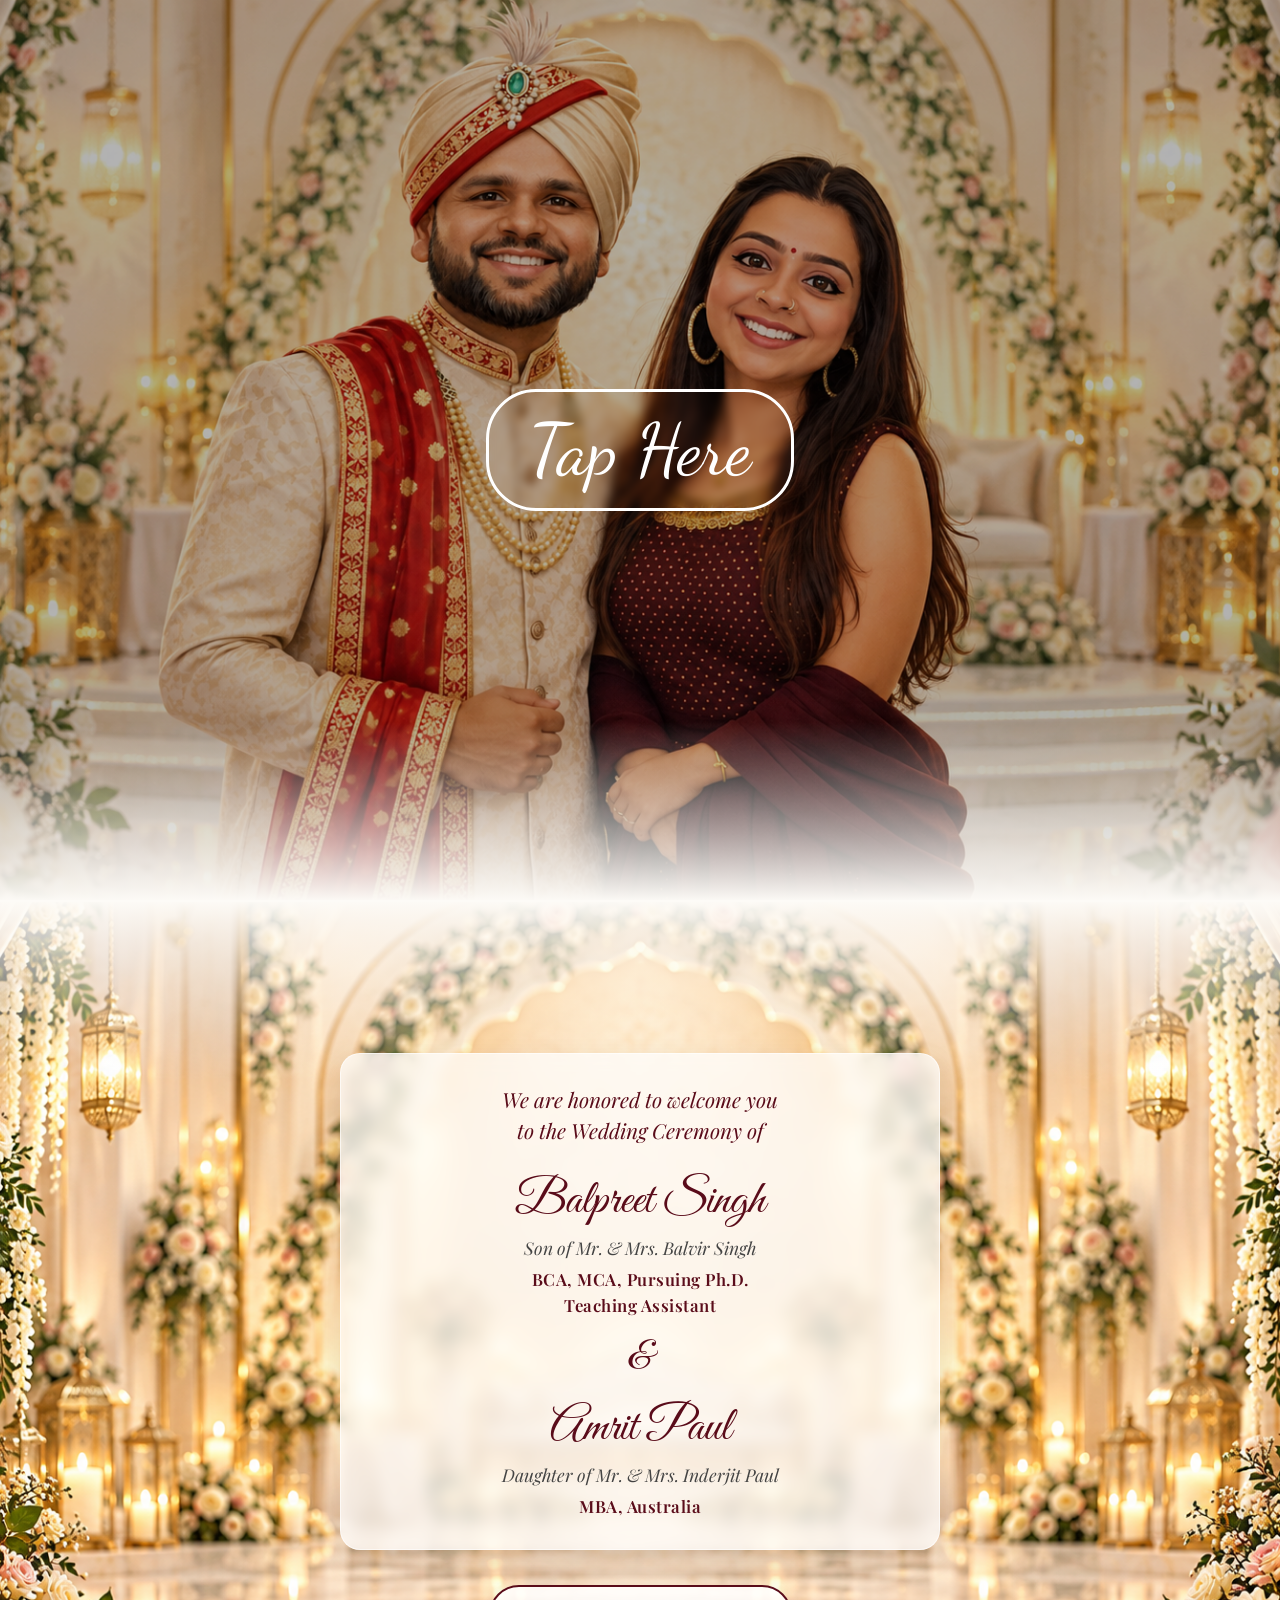
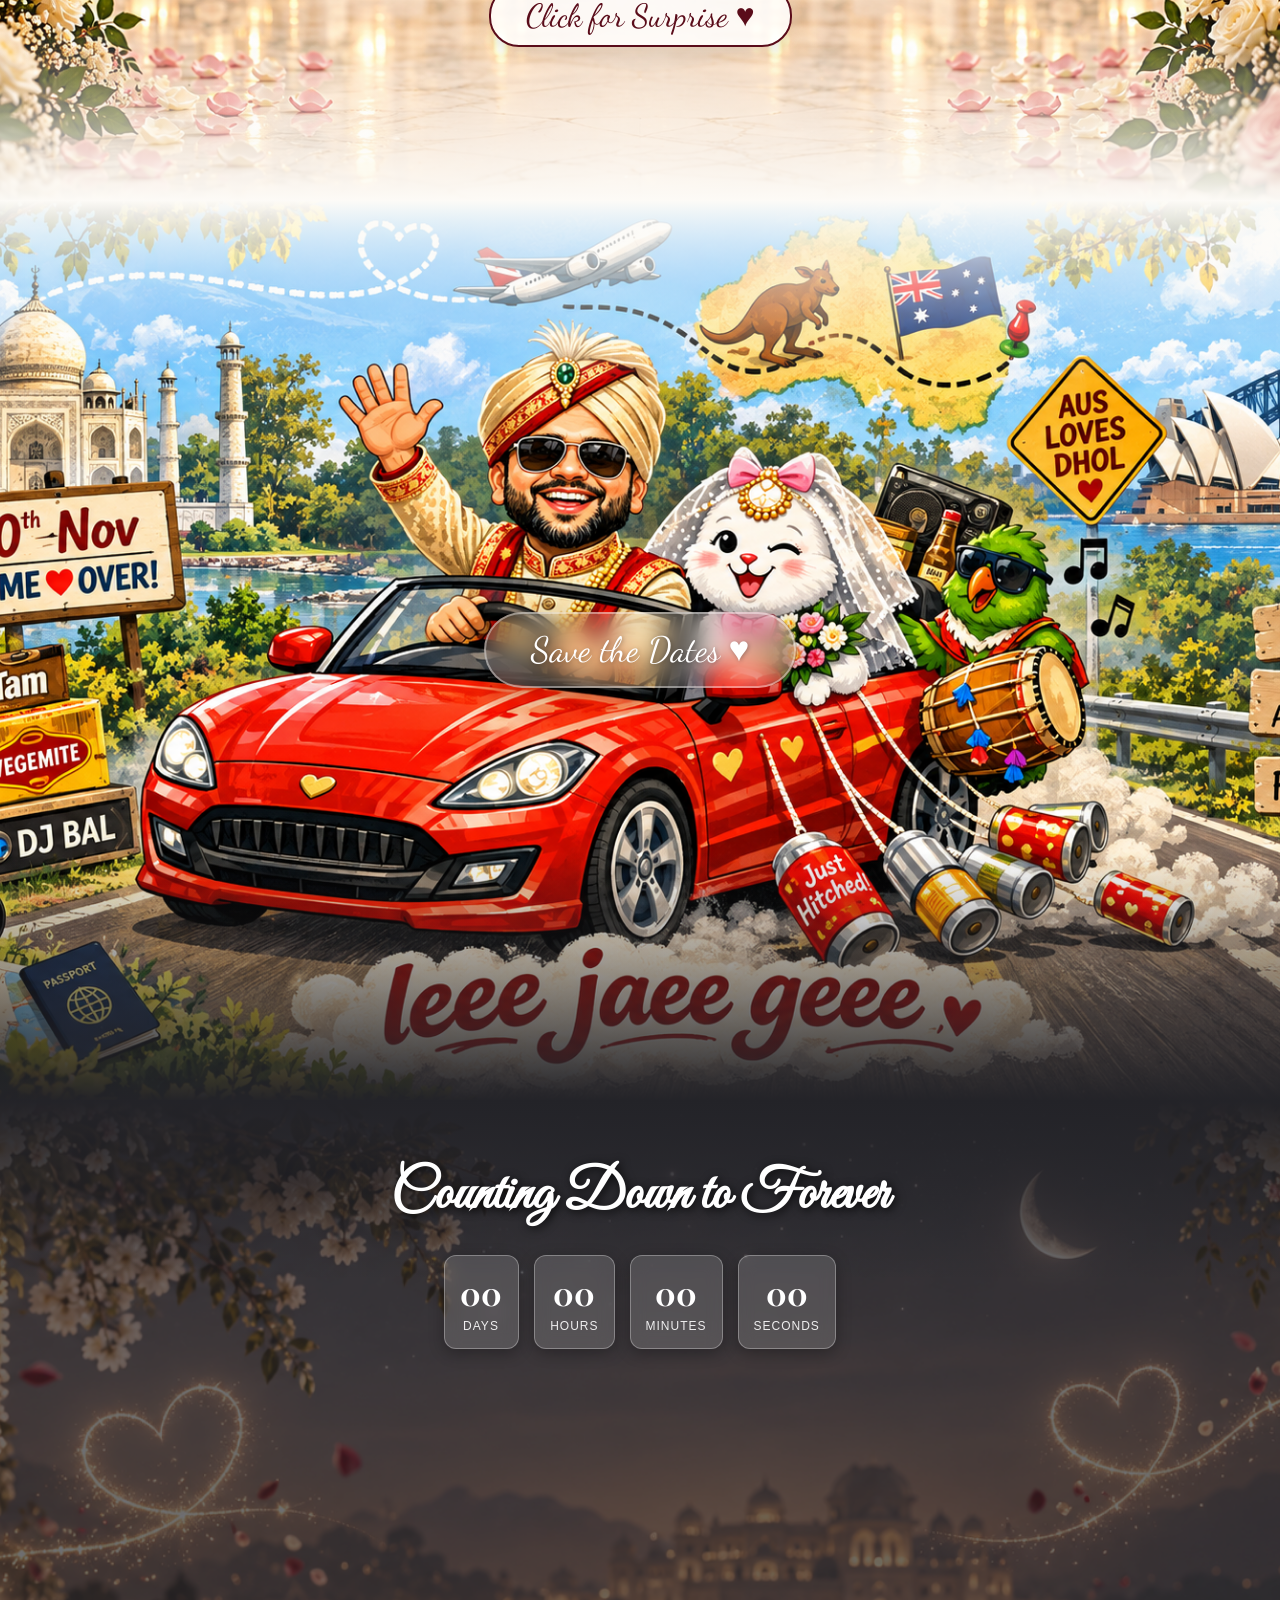
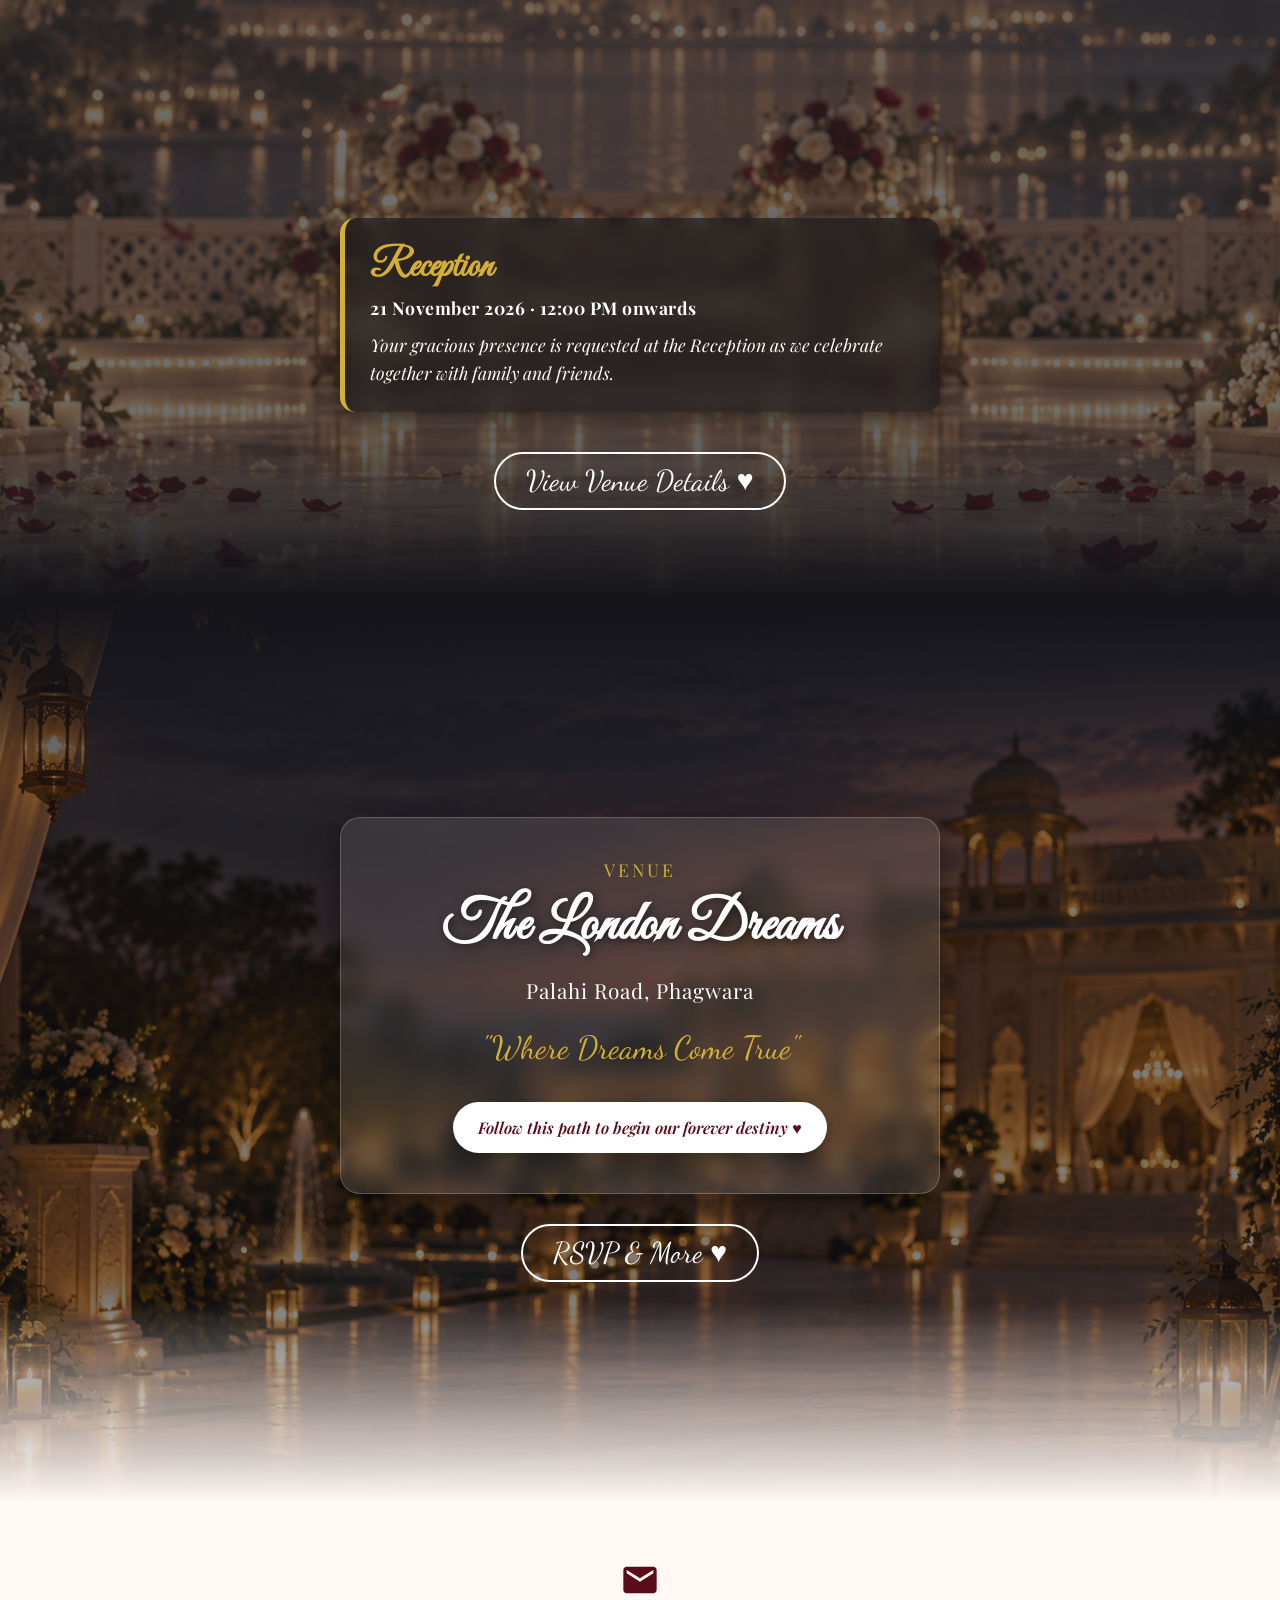
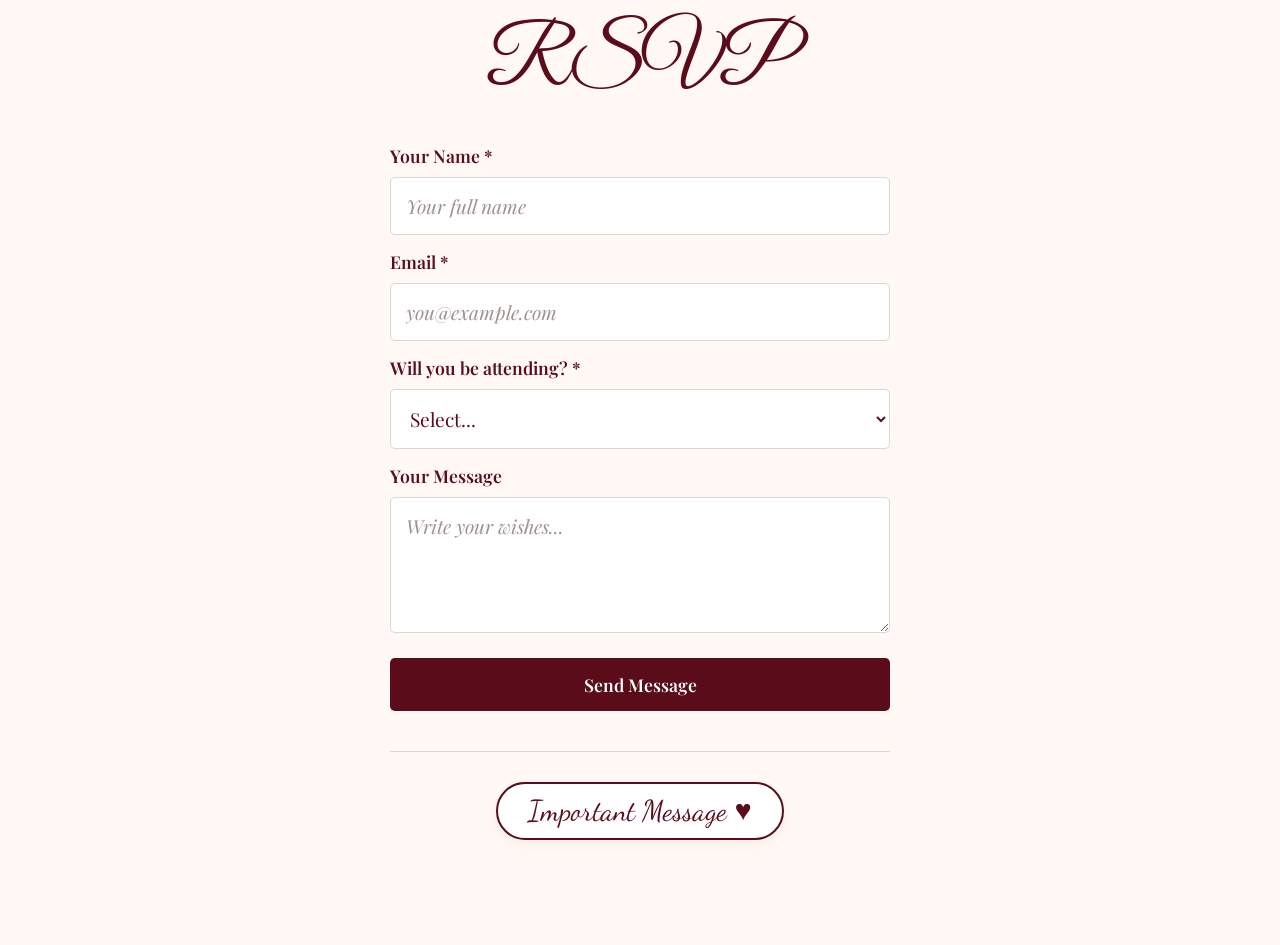
==== invi/index.html @ fb4ad12b "Rename invi.html to index.html" ====
<!DOCTYPE html>
<html lang="en">
<head>
    <meta charset="UTF-8">
    <meta name="viewport" content="width=device-width, initial-scale=1.0">
    <title>Wedding Invitation</title>
    
    <!-- Importing Authentic Love Fonts & Elegant Serif Font -->
    <link href="https://fonts.googleapis.com/css2?family=Dancing+Script:wght@700&family=Great+Vibes&family=Playfair+Display:ital,wght@0,400;0,600;1,400&display=swap" rel="stylesheet">
    
    <!-- ALL CSS -->
    <style>
        /* Basic Reset */
        * {
            margin: 0;
            padding: 0;
            box-sizing: border-box;
        }

        body {
            font-family: 'Segoe UI', Tahoma, Geneva, Verdana, sans-serif;
            background-color: #fdfbf7; 
            color: #333;
            overflow-x: hidden; 
        }

        #invitation-container {
            width: 100%;
            background-color: #ffffff;
        }

        /* --- HOME PAGE STYLES --- */
        #home-page {
            position: relative;
            height: 100vh; 
            display: flex;
            justify-content: center;
            align-items: center;
            background-image: url("back1.png"); 
            background-size: cover; 
            background-position: center; 
            background-repeat: no-repeat;
        }

        .overlay {
            position: absolute;
            top: 0;
            left: 0;
            width: 100%;
            height: 100%;
            background-color: rgba(0, 0, 0, 0.3); 
            z-index: 1;
        }

        #home-page::after {
            content: '';
            position: absolute;
            bottom: -2px; 
            left: 0;
            width: 100%;
            height: 180px; 
            background: linear-gradient(to bottom, rgba(253, 251, 247, 0) 0%, rgba(253, 251, 247, 1) 100%);
            z-index: 2;
            pointer-events: none;
        }

        #tap-here-btn {
            position: relative;
            z-index: 3; 
            font-family: 'Dancing Script', cursive; 
            font-size: 3rem; 
            color: #ffffff;
            background-color: transparent;
            border: 3px solid #ffffff;
            padding: 15px 40px;
            border-radius: 50px;
            cursor: pointer;
            backdrop-filter: blur(4px); 
            transition: transform 0.2s ease, background-color 0.3s;
        }

        #tap-here-btn:active {
            transform: scale(0.95);
            background-color: rgba(255, 255, 255, 0.2);
        }

        /* --- SECOND PAGE STYLES --- */
        #second-page {
            position: relative;
            min-height: 100vh; 
            display: flex;
            flex-direction: column;
            justify-content: center;
            align-items: center;
            background-image: url("back2.png"); 
            background-size: cover; 
            background-position: center; 
            background-repeat: no-repeat;
            overflow: hidden; 
            padding: 40px 20px;
        }

        #second-page::before {
            content: '';
            position: absolute;
            top: 0;
            left: 0;
            width: 100%;
            height: 180px;
            background: linear-gradient(to bottom, rgba(253, 251, 247, 1) 0%, rgba(253, 251, 247, 0) 100%);
            z-index: 1;
            pointer-events: none;
        }

        #second-page::after {
            content: '';
            position: absolute;
            bottom: -2px; 
            left: 0;
            width: 100%;
            height: 180px; 
            background: linear-gradient(to bottom, rgba(253, 251, 247, 0) 0%, rgba(253, 251, 247, 1) 100%);
            z-index: 1;
            pointer-events: none;
        }

        .details-card {
            position: relative;
            z-index: 2;
            background: rgba(255, 255, 255, 0.75);
            backdrop-filter: blur(8px);
            border: 1px solid rgba(255, 255, 255, 0.6);
            border-radius: 20px;
            padding: 30px 20px;
            text-align: center;
            width: 100%;
            max-width: 600px;
            box-shadow: 0 10px 30px rgba(0,0,0,0.08);
            opacity: 0;
            transform: translateY(30px);
            transition: opacity 1.5s ease 0.2s, transform 1.5s ease 0.2s; 
        }

        #second-page.animate .details-card {
            opacity: 1;
            transform: translateY(0);
        }

        .intro-text {
            font-family: 'Playfair Display', serif;
            font-style: italic;
            font-size: 1.3rem;
            color: #5a0c1a; 
            margin-bottom: 25px;
            line-height: 1.5;
        }

        .person-details h3 {
            font-family: 'Great Vibes', cursive;
            font-size: 3rem;
            color: #5a0c1a;
            font-weight: normal;
            margin-bottom: 5px;
        }

        .person-details .parents {
            font-family: 'Playfair Display', serif;
            font-style: italic;
            font-size: 1.1rem;
            color: #444;
            margin-bottom: 8px;
        }

        .person-details .credentials {
            font-family: 'Playfair Display', serif;
            font-size: 1.05rem;
            font-weight: 600; 
            color: #5a0c1a; 
            letter-spacing: 0.5px;
            line-height: 1.5;
        }

        .ampersand {
            font-family: 'Great Vibes', cursive;
            font-size: 2.5rem;
            color: #5a0c1a;
            margin: 15px 0;
        }

        #surprise-btn {
            position: relative;
            z-index: 3;
            font-family: 'Dancing Script', cursive;
            font-size: 2rem;
            color: #5a0c1a;
            background-color: rgba(255, 255, 255, 0.85);
            border: 2px solid #5a0c1a;
            padding: 10px 35px;
            border-radius: 30px;
            margin-top: 35px;
            cursor: pointer;
            box-shadow: 0 5px 15px rgba(0,0,0,0.1);
            opacity: 0;
            transform: translateY(20px);
            transition: opacity 1.5s ease 0.6s, transform 1.5s ease 0.6s, background-color 0.3s, color 0.3s;
        }

        #second-page.animate #surprise-btn {
            opacity: 1;
            transform: translateY(0);
        }

        #surprise-btn:active {
            transform: scale(0.95);
        }

        /* --- THIRD PAGE STYLES --- */
        #third-page {
            position: relative;
            min-height: 100vh; 
            display: flex;
            flex-direction: column;
            justify-content: center;
            align-items: center;
            background-image: url("back3.png"); 
            background-size: cover; 
            background-position: center; 
            background-repeat: no-repeat;
            overflow: hidden; 
        }

        #third-page::before {
            content: '';
            position: absolute;
            top: 0;
            left: 0;
            width: 100%;
            height: 180px;
            background: linear-gradient(to bottom, rgba(253, 251, 247, 1) 0%, rgba(253, 251, 247, 0) 100%);
            z-index: 1;
            pointer-events: none;
        }

        #third-page::after {
            content: '';
            position: absolute;
            bottom: -2px; 
            left: 0;
            width: 100%;
            height: 250px; 
            background: linear-gradient(to bottom, rgba(35, 35, 40, 0) 0%, rgba(35, 35, 40, 1) 100%);
            z-index: 1;
            pointer-events: none;
        }

        #blurry-btn {
            position: relative;
            z-index: 3;
            font-family: 'Dancing Script', cursive;
            font-size: 2.2rem;
            color: #ffffff;
            background-color: rgba(255, 255, 255, 0.15); 
            backdrop-filter: blur(12px); 
            border: 2px solid rgba(255, 255, 255, 0.4);
            padding: 15px 45px;
            border-radius: 50px;
            cursor: pointer;
            box-shadow: 0 8px 32px rgba(0, 0, 0, 0.2); 
            text-shadow: 1px 1px 4px rgba(0,0,0,0.3);
            transition: all 0.3s ease;
        }

        #blurry-btn:active {
            transform: scale(0.95);
            background-color: rgba(255, 255, 255, 0.25);
        }

        /* --- FOURTH PAGE STYLES --- */
        #fourth-page {
            position: relative;
            min-height: 100vh;
            height: auto; 
            display: flex;
            flex-direction: column;
            justify-content: center;
            align-items: center;
            background-image: url("back4.png"); 
            background-size: cover; 
            background-position: center; 
            background-repeat: no-repeat;
            padding: 60px 20px; 
        }

        .dark-overlay {
            position: absolute;
            top: 0;
            left: 0;
            width: 100%;
            height: 100%;
            background-color: rgba(35, 35, 40, 0.65); 
            z-index: 1;
        }

        #fourth-page::before {
            content: '';
            position: absolute;
            top: 0;
            left: 0;
            width: 100%;
            height: 180px;
            background: linear-gradient(to bottom, rgba(35, 35, 40, 1) 0%, rgba(35, 35, 40, 0) 100%);
            z-index: 2;
            pointer-events: none;
        }

        #fourth-page::after {
            content: '';
            position: absolute;
            bottom: -2px; 
            left: 0;
            width: 100%;
            height: 180px; 
            background: linear-gradient(to bottom, rgba(25, 25, 30, 0) 0%, rgba(20, 20, 25, 1) 100%);
            z-index: 2;
            pointer-events: none;
        }

        .fourth-page-content {
            position: relative;
            z-index: 3;
            text-align: center;
            color: #ffffff;
            width: 100%;
            max-width: 600px;
            padding-bottom: 30px;
        }

        .fourth-page-content h2 {
            font-family: 'Great Vibes', cursive;
            font-size: 3.5rem;
            color: #ffffff;
            text-shadow: 2px 2px 10px rgba(0,0,0,0.8);
            margin-bottom: 25px;
        }

        .countdown {
            display: flex;
            justify-content: center;
            gap: 15px;
            margin-bottom: 40px;
        }

        .time-box {
            background: rgba(255, 255, 255, 0.15);
            backdrop-filter: blur(8px);
            padding: 15px;
            border-radius: 12px;
            border: 1px solid rgba(255, 255, 255, 0.3);
            text-align: center;
            min-width: 75px;
            box-shadow: 0 4px 15px rgba(0,0,0,0.3);
        }

        .time-box span {
            font-size: 2rem;
            font-weight: bold;
            font-family: 'Playfair Display', serif;
            display: block;
        }

        .time-box p {
            font-size: 0.75rem;
            text-transform: uppercase;
            letter-spacing: 1px;
            margin-top: 5px;
            opacity: 0.9;
        }

        .events-timeline {
            display: flex;
            flex-direction: column;
            gap: 20px;
            margin-bottom: 40px;
        }

        .event-card {
            background: rgba(20, 20, 25, 0.6);
            backdrop-filter: blur(10px);
            padding: 25px;
            border-radius: 15px;
            border-left: 5px solid #d4af37; 
            text-align: left;
            box-shadow: 0 10px 20px rgba(0,0,0,0.4);
            opacity: 0;
            transform: translateY(20px);
            transition: all 0.8s ease;
        }

        #fourth-page.animate .event-card {
            opacity: 1;
            transform: translateY(0);
        }

        .event-card h3 {
            font-family: 'Great Vibes', cursive;
            font-size: 2.4rem;
            color: #d4af37; 
            margin-bottom: 5px;
        }

        .event-card .event-date {
            font-family: 'Playfair Display', serif;
            font-size: 1.1rem;
            font-weight: bold;
            color: #ffffff;
            margin-bottom: 12px;
            letter-spacing: 0.5px;
        }

        .event-card .event-desc {
            font-family: 'Playfair Display', serif;
            font-style: italic;
            font-size: 1.1rem;
            line-height: 1.6;
            color: #fdfbf7;
        }

        #venue-scroll-btn {
            font-family: 'Dancing Script', cursive;
            font-size: 1.8rem;
            color: #ffffff;
            background-color: transparent;
            border: 2px solid #ffffff;
            padding: 10px 30px;
            border-radius: 30px;
            cursor: pointer;
            transition: all 0.3s ease;
        }

        /* --- FIFTH PAGE STYLES (Venue Page) --- */
        #fifth-page {
            position: relative;
            min-height: 100vh; 
            display: flex;
            flex-direction: column;
            justify-content: center;
            align-items: center;
            background-image: url("back5.png"); 
            background-size: cover; 
            background-position: center; 
            background-repeat: no-repeat;
            padding: 40px 20px;
            overflow: hidden;
        }

        .venue-overlay {
            position: absolute;
            top: 0;
            left: 0;
            width: 100%;
            height: 100%;
            background-color: rgba(20, 20, 25, 0.55); 
            z-index: 1;
        }

        #fifth-page::before {
            content: '';
            position: absolute;
            top: 0;
            left: 0;
            width: 100%;
            height: 180px;
            background: linear-gradient(to bottom, rgba(20, 20, 25, 1) 0%, rgba(20, 20, 25, 0) 100%);
            z-index: 2;
            pointer-events: none;
        }

        #fifth-page::after {
            content: '';
            position: absolute;
            bottom: -2px; 
            left: 0;
            width: 100%;
            height: 200px;
            background: linear-gradient(to bottom, rgba(255, 248, 245, 0) 0%, rgba(255, 248, 245, 1) 100%);
            z-index: 2;
            pointer-events: none;
        }

        .venue-card {
            position: relative;
            z-index: 3;
            background: rgba(255, 255, 255, 0.1);
            backdrop-filter: blur(10px);
            border: 1px solid rgba(255, 255, 255, 0.2);
            border-radius: 20px;
            padding: 40px 20px;
            text-align: center;
            width: 100%;
            max-width: 600px;
            box-shadow: 0 10px 30px rgba(0,0,0,0.4);
            color: #ffffff;
            opacity: 0;
            transform: translateY(30px);
            transition: all 1s ease;
        }

        #fifth-page.animate .venue-card {
            opacity: 1;
            transform: translateY(0);
        }

        .venue-subtitle {
            font-family: 'Playfair Display', serif;
            font-size: 1.1rem;
            letter-spacing: 3px;
            text-transform: uppercase;
            color: #d4af37;
            margin-bottom: 10px;
        }

        .venue-card h2 {
            font-family: 'Great Vibes', cursive;
            font-size: 3.5rem;
            color: #ffffff;
            margin-bottom: 15px;
            text-shadow: 2px 2px 8px rgba(0,0,0,0.5);
        }

        .venue-address {
            font-family: 'Playfair Display', serif;
            font-size: 1.3rem;
            margin-bottom: 25px;
            letter-spacing: 1px;
        }

        .venue-tagline {
            font-family: 'Dancing Script', cursive;
            font-size: 2rem;
            color: #d4af37;
            margin-bottom: 35px;
        }

        .maps-btn {
            display: inline-block;
            font-family: 'Playfair Display', serif;
            font-style: italic;
            font-size: 1rem;
            font-weight: 600;
            color: #5a0c1a;
            background-color: #ffffff;
            text-decoration: none;
            padding: 15px 25px;
            border-radius: 30px;
            box-shadow: 0 5px 15px rgba(0,0,0,0.3);
            transition: all 0.3s ease;
        }

        .maps-btn:active {
            transform: scale(0.95);
        }

        #rsvp-scroll-btn {
            position: relative;
            z-index: 3;
            font-family: 'Dancing Script', cursive;
            font-size: 1.8rem;
            color: #ffffff;
            background-color: transparent;
            border: 2px solid #ffffff;
            padding: 10px 30px;
            border-radius: 30px;
            margin-top: 30px;
            cursor: pointer;
            transition: all 0.3s ease;
        }

        /* --- SIXTH PAGE STYLES (RSVP & Kids Message) --- */
        #sixth-page {
            position: relative;
            min-height: 100vh;
            display: flex;
            flex-direction: column;
            justify-content: flex-start;
            align-items: center;
            background-color: #fff8f5; 
            padding: 60px 20px 80px 20px;
            overflow: hidden;
        }

        .rsvp-container {
            width: 100%;
            max-width: 500px;
            text-align: center;
            margin-bottom: 40px;
        }

        .rsvp-header {
            margin-bottom: 30px;
        }

        .rsvp-header svg {
            width: 40px;
            height: 40px;
            fill: #5a0c1a; 
            margin-bottom: 10px;
        }

        .rsvp-header h2 {
            font-family: 'Great Vibes', cursive;
            font-size: 4rem;
            color: #5a0c1a;
            font-weight: normal;
        }

        .rsvp-form {
            display: flex;
            flex-direction: column;
            text-align: left;
            gap: 15px;
        }

        .rsvp-form label {
            font-family: 'Playfair Display', serif;
            font-size: 0.95rem;
            font-weight: 600;
            color: #5a0c1a;
            margin-bottom: -5px;
        }

        /* --- UPDATED RSVP INPUT STYLING --- */
        .rsvp-form input,
        .rsvp-form select,
        .rsvp-form textarea {
            width: 100%;
            padding: 12px 15px;
            border: 1px solid #e0d4d4;
            border-radius: 5px;
            font-family: 'Playfair Display', serif; /* Elegant font added here */
            font-size: 1.1rem;
            background-color: #ffffff;
            color: #5a0c1a; /* Royal burgundy color for the typed text */
            outline: none;
            transition: border-color 0.3s, box-shadow 0.3s;
        }

        /* Making the placeholder text elegant and italicized */
        .rsvp-form input::placeholder,
        .rsvp-form textarea::placeholder {
            font-family: 'Playfair Display', serif;
            font-style: italic;
            color: #a09090; /* Soft greyish pink */
        }

        .rsvp-form input:focus,
        .rsvp-form select:focus,
        .rsvp-form textarea:focus {
            border-color: #5a0c1a;
            box-shadow: 0 0 5px rgba(90, 12, 26, 0.2);
        }

        .rsvp-submit {
            background-color: #5a0c1a;
            color: #ffffff;
            border: none;
            padding: 15px;
            font-family: 'Playfair Display', serif;
            font-size: 1.1rem;
            font-weight: 600;
            border-radius: 5px;
            cursor: pointer;
            margin-top: 10px;
            transition: background-color 0.3s;
        }

        .rsvp-submit:active {
            transform: scale(0.98);
        }

        /* Kids Message Section */
        .kids-section {
            width: 100%;
            max-width: 500px;
            text-align: center;
            border-top: 1px solid #e0d4d4;
            padding-top: 30px;
        }

        #important-msg-btn {
            font-family: 'Dancing Script', cursive;
            font-size: 1.8rem;
            color: #5a0c1a;
            background-color: #ffffff;
            border: 2px solid #5a0c1a;
            padding: 10px 30px;
            border-radius: 30px;
            cursor: pointer;
            box-shadow: 0 4px 10px rgba(0,0,0,0.05);
            transition: all 0.3s ease;
        }

        #important-msg-btn:active {
            transform: scale(0.95);
        }

        #important-msg-btn:hover {
            background-color: #5a0c1a;
            color: #ffffff;
        }

        .kids-messages {
            display: flex;
            flex-direction: column;
            gap: 20px;
            margin-top: 25px;
            opacity: 0;
            transform: translateY(20px);
            pointer-events: none;
            transition: all 0.5s ease;
            max-height: 0;
            overflow: hidden;
        }

        .kids-messages.show {
            opacity: 1;
            transform: translateY(0);
            pointer-events: auto;
            max-height: 500px; 
        }

        .bubble {
            position: relative;
            max-width: 80%;
            padding: 15px 20px;
            border-radius: 20px;
            font-family: 'Dancing Script', cursive;
            font-size: 1.6rem;
            box-shadow: 0 4px 15px rgba(0,0,0,0.05);
        }

        .bubble span {
            display: block;
            font-family: 'Playfair Display', serif;
            font-size: 0.85rem;
            font-weight: bold;
            text-transform: uppercase;
            letter-spacing: 1px;
            margin-top: 5px;
        }

        .bubble.left {
            align-self: flex-start;
            background-color: #ffffff;
            color: #5a0c1a;
            border: 2px solid #5a0c1a;
            border-bottom-left-radius: 0; 
            text-align: left;
        }

        .bubble.right {
            align-self: flex-end;
            background-color: #5a0c1a;
            color: #ffffff;
            border-bottom-right-radius: 0; 
            text-align: right;
        }
        
        .bubble.right span {
            color: #fdfbf7;
        }

        /* Responsive */
        @media (min-width: 768px) {
            #tap-here-btn { font-size: 4.5rem; }
            .rsvp-header h2 { font-size: 5rem; }
            .rsvp-form label { font-size: 1.1rem; }
            .rsvp-form input, .rsvp-form select, .rsvp-form textarea { font-size: 1.2rem; padding: 15px; }
            .bubble { font-size: 2rem; }
        }
    </style>
</head>
<body>

    <main id="invitation-container">
        
        <!-- FIRST PAGE -->
        <section id="home-page">
            <div class="overlay"></div>
            <button id="tap-here-btn">Tap Here</button>
        </section>

        <!-- SECOND PAGE -->
        <section id="second-page">
            <div class="details-card">
                <p class="intro-text">We are honored to welcome you<br>to the Wedding Ceremony of</p>
                <div class="formal-names">
                    <div class="person-details">
                        <h3>Balpreet Singh</h3>
                        <p class="parents">Son of Mr. & Mrs. Balvir Singh</p>
                        <p class="credentials">BCA, MCA, Pursuing Ph.D.<br>Teaching Assistant</p>
                    </div>
                    <div class="ampersand">&</div>
                    <div class="person-details">
                        <h3>Amrit Paul</h3>
                        <p class="parents">Daughter of Mr. & Mrs. Inderjit Paul</p>
                        <p class="credentials">MBA, Australia</p>
                    </div>
                </div>
            </div>
            <button id="surprise-btn">Click for Surprise ♥</button>
        </section>

        <!-- THIRD PAGE -->
        <section id="third-page">
            <button id="blurry-btn">Save the Dates ♥</button>
        </section>

        <!-- FOURTH PAGE -->
        <section id="fourth-page">
            <div class="dark-overlay"></div>
            <div class="fourth-page-content">
                <h2>Counting Down to Forever</h2>
                
                <div class="countdown">
                    <div class="time-box">
                        <span id="days">00</span>
                        <p>Days</p>
                    </div>
                    <div class="time-box">
                        <span id="hours">00</span>
                        <p>Hours</p>
                    </div>
                    <div class="time-box">
                        <span id="minutes">00</span>
                        <p>Minutes</p>
                    </div>
                    <div class="time-box">
                        <span id="seconds">00</span>
                        <p>Seconds</p>
                    </div>
                </div>

                <div class="events-timeline">
                    <div class="event-card">
                        <h3>Jaggo Ceremony</h3>
                        <p class="event-date">18 November 2026</p>
                        <p class="event-desc">Join us as we begin the wedding celebrations with the joyful Jaggo Ceremony.</p>
                    </div>
                    <div class="event-card">
                        <h3>Wedding Ceremony</h3>
                        <p class="event-date">20 November 2026</p>
                        <p class="event-desc">Your gracious presence is requested as we celebrate our union with love and blessings. ♥</p>
                    </div>
                    <div class="event-card">
                        <h3>Reception</h3>
                        <p class="event-date">21 November 2026 · 12:00 PM onwards</p>
                        <p class="event-desc">Your gracious presence is requested at the Reception as we celebrate together with family and friends.</p>
                    </div>
                </div>
                
                <button id="venue-scroll-btn">View Venue Details ♥</button>

            </div>
        </section>

        <!-- FIFTH PAGE (Venue) -->
        <section id="fifth-page">
            <div class="venue-overlay"></div>
            <div class="venue-card">
                <p class="venue-subtitle">Venue</p>
                <h2>The London Dreams</h2>
                <p class="venue-address">Palahi Road, Phagwara</p>
                <p class="venue-tagline">"Where Dreams Come True"</p>
                
                <a href="https://www.google.com/maps/search/?api=1&query=The+London+Dreams,+Palahi+Road,+Phagwara" target="_blank" class="maps-btn">
                    Follow this path to begin our forever destiny ♥
                </a>
            </div>

            <!-- Scroll to RSVP -->
            <button id="rsvp-scroll-btn">RSVP & More ♥</button>
        </section>

        <!-- SIXTH PAGE (RSVP & Kids Message) -->
        <section id="sixth-page">
            
            <!-- RSVP Form Container -->
            <div class="rsvp-container">
                <div class="rsvp-header">
                    <svg viewBox="0 0 24 24" xmlns="http://www.w3.org/2000/svg">
                        <path d="M20 4H4C2.9 4 2.01 4.9 2.01 6L2 18C2 19.1 2.9 20 4 20H20C21.1 20 22 19.1 22 18V6C22 4.9 21.1 4 20 4ZM20 8L12 13L4 8V6L12 11L20 6V8Z"/>
                    </svg>
                    <h2>RSVP</h2>
                </div>

                <form class="rsvp-form" onsubmit="event.preventDefault(); alert('RSVP functionality would go here!');">
                    <label>Your Name *</label>
                    <input type="text" placeholder="Your full name" required>

                    <label>Email *</label>
                    <input type="email" placeholder="you@example.com" required>

                    <label>Will you be attending? *</label>
                    <select required>
                        <option value="" disabled selected>Select...</option>
                        <option value="yes">Joyfully Accept</option>
                        <option value="no">Regretfully Decline</option>
                    </select>

                    <label>Your Message</label>
                    <textarea placeholder="Write your wishes..." rows="4"></textarea>

                    <button type="submit" class="rsvp-submit">Send Message</button>
                </form>
            </div>

            <!-- Kids Important Message Section -->
            <div class="kids-section">
                <button id="important-msg-btn" type="button">Important Message ♥</button>
                
                <div id="kids-messages-container" class="kids-messages">
                    <!-- Left Bubble (Narya) -->
                    <div class="bubble left">
                        "Meri masi ki shadi me jrur ana"
                        <span>- Narya</span>
                    </div>

                    <!-- Right Bubble (Mannu & Shindu) -->
                    <div class="bubble right">
                        "Mele chachu ki shadi me jrur ana"
                        <span>- Mannu & Shindu</span>
                    </div>
                </div>
            </div>

        </section>
        
    </main>

    <!-- ALL JAVASCRIPT -->
    <script>
        // Reusable Smooth Scroll Function
        function smoothScrollTo(targetId, duration) {
            const target = document.getElementById(targetId);
            const targetPosition = target.getBoundingClientRect().top;
            const startPosition = window.pageYOffset;
            let startTime = null;

            function smoothScroll(currentTime) {
                if (startTime === null) startTime = currentTime;
                const timeElapsed = currentTime - startTime;
                
                const progress = Math.min(timeElapsed / duration, 1);
                const ease = progress < 0.5 
                    ? 2 * progress * progress 
                    : -1 + (4 - 2 * progress) * progress;
                
                window.scrollTo(0, startPosition + (targetPosition * ease));
                
                if (timeElapsed < duration) {
                    requestAnimationFrame(smoothScroll);
                }
            }
            requestAnimationFrame(smoothScroll);
        }

        // Button Scroll Listeners
        document.getElementById("tap-here-btn").addEventListener("click", function() { smoothScrollTo("second-page", 1800); });
        document.getElementById("surprise-btn").addEventListener("click", function() { smoothScrollTo("third-page", 1800); });
        document.getElementById("blurry-btn").addEventListener("click", function() { smoothScrollTo("fourth-page", 1800); });
        document.getElementById("venue-scroll-btn").addEventListener("click", function() { smoothScrollTo("fifth-page", 1800); });
        document.getElementById("rsvp-scroll-btn").addEventListener("click", function() { smoothScrollTo("sixth-page", 1800); });

        // Toggle Kids Messages
        document.getElementById("important-msg-btn").addEventListener("click", function() {
            const container = document.getElementById("kids-messages-container");
            container.classList.toggle("show");
            
            if(container.classList.contains("show")) {
                setTimeout(() => {
                    container.scrollIntoView({ behavior: 'smooth', block: 'end' });
                }, 300);
            }
        });

        // Countdown Timer Logic
        const weddingDate = new Date("November 20, 2026 00:00:00").getTime();
        const countdownTimer = setInterval(function() {
            const now = new Date().getTime();
            const distance = weddingDate - now;
            
            if (distance < 0) {
                clearInterval(countdownTimer);
                document.getElementById("days").innerText = "00";
                document.getElementById("hours").innerText = "00";
                document.getElementById("minutes").innerText = "00";
                document.getElementById("seconds").innerText = "00";
                return;
            }
            
            const days = Math.floor(distance / (1000 * 60 * 60 * 24));
            const hours = Math.floor((distance % (1000 * 60 * 60 * 24)) / (1000 * 60 * 60));
            const minutes = Math.floor((distance % (1000 * 60 * 60)) / (1000 * 60));
            const seconds = Math.floor((distance % (1000 * 60)) / 1000);
            
            document.getElementById("days").innerText = days < 10 ? "0" + days : days;
            document.getElementById("hours").innerText = hours < 10 ? "0" + hours : hours;
            document.getElementById("minutes").innerText = minutes < 10 ? "0" + minutes : minutes;
            document.getElementById("seconds").innerText = seconds < 10 ? "0" + seconds : seconds;
        }, 1000);

        // Animation trigger for details, events, and venue cards
        const observer = new IntersectionObserver((entries) => {
            entries.forEach(entry => {
                if (entry.isIntersecting) {
                    entry.target.classList.add('animate');
                } else {
                    entry.target.classList.remove('animate'); 
                }
            });
        }, { threshold: 0.15 });

        observer.observe(document.getElementById('second-page'));
        observer.observe(document.getElementById('fourth-page'));
        observer.observe(document.getElementById('fifth-page'));
    </script>
</body>
</html>
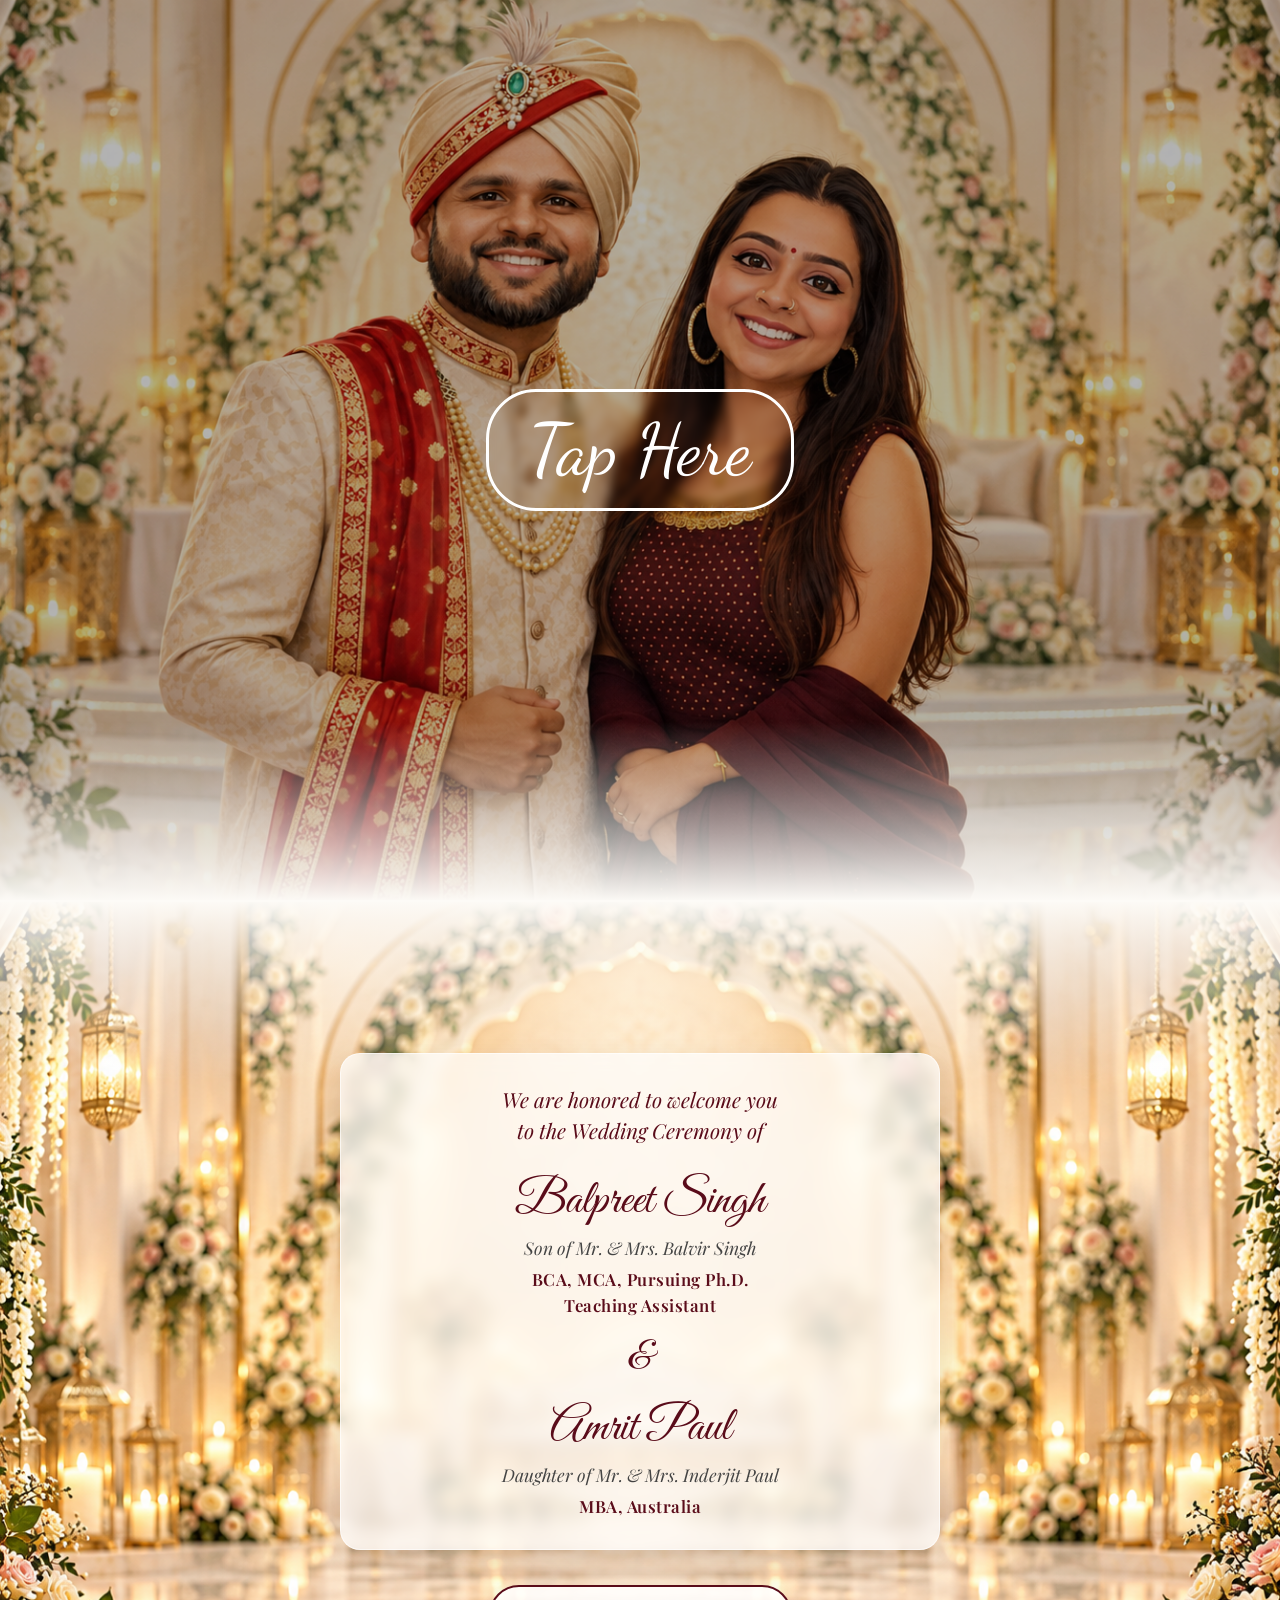
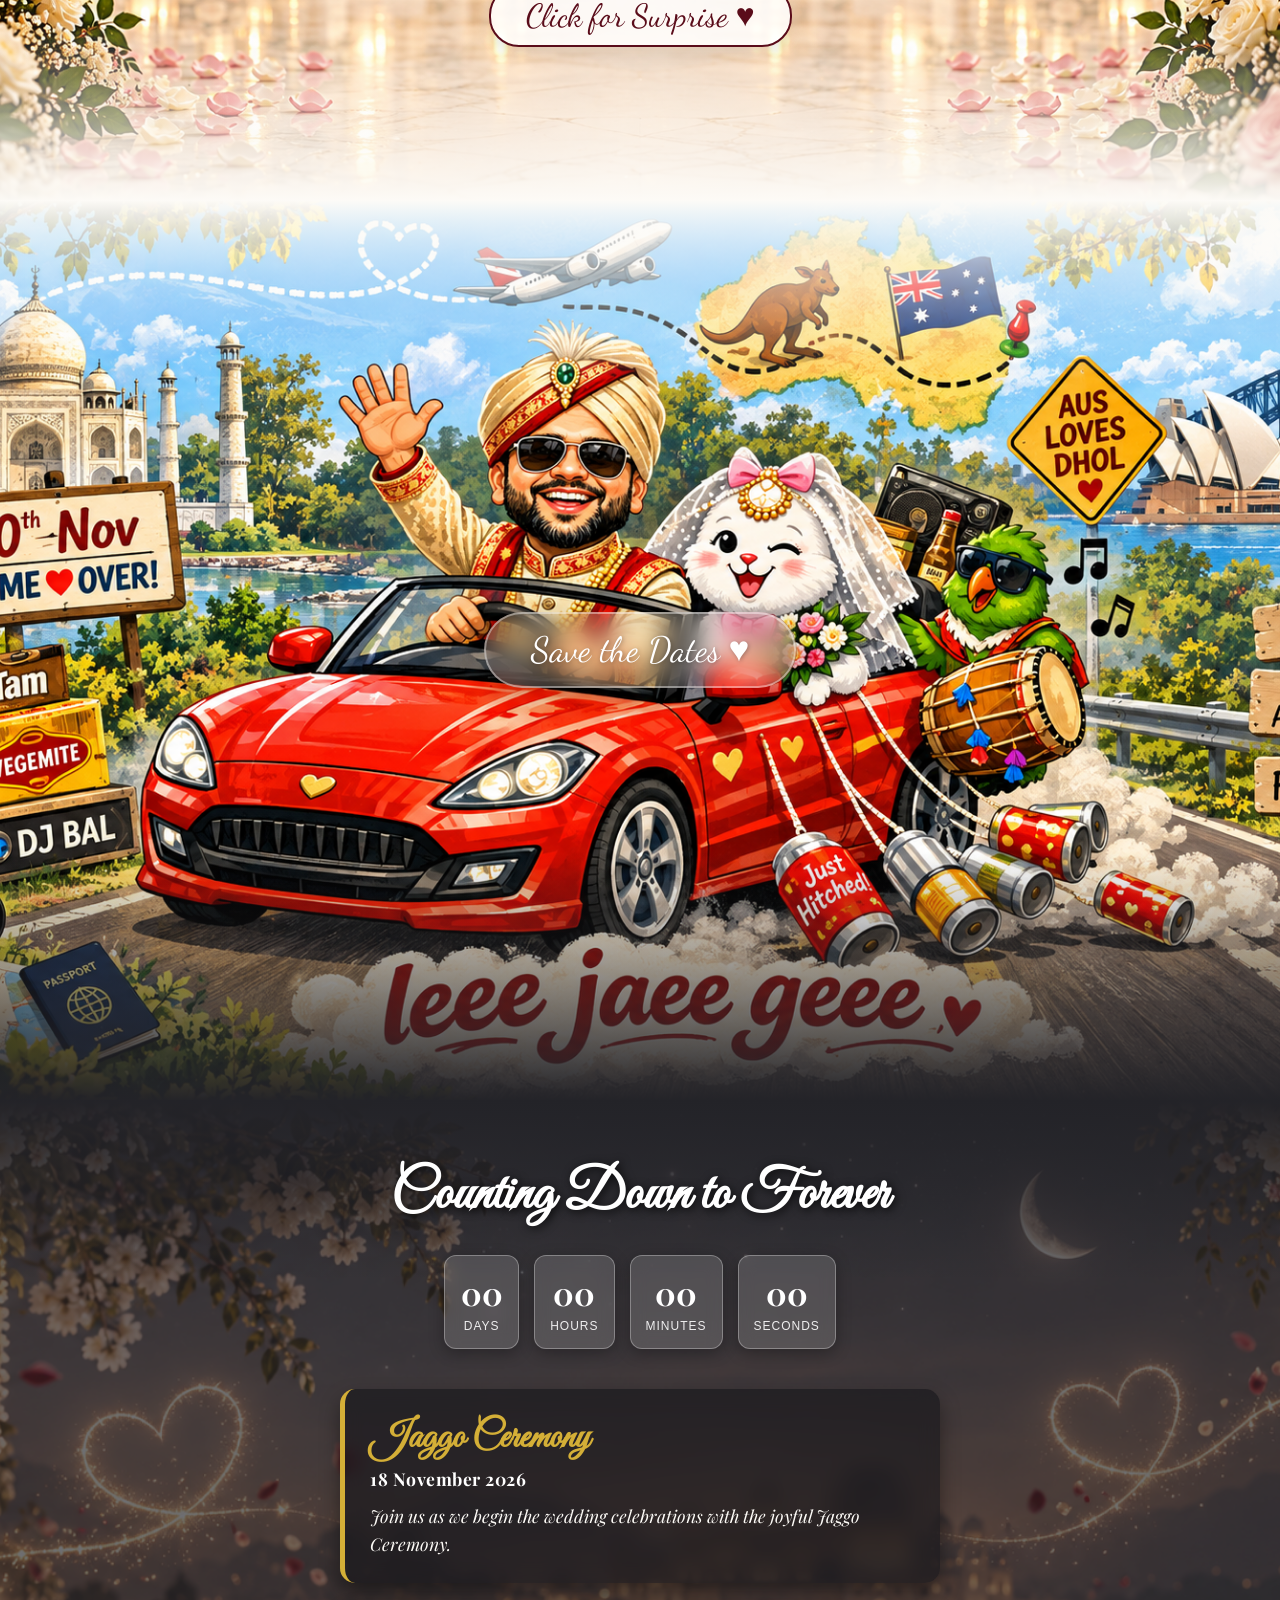
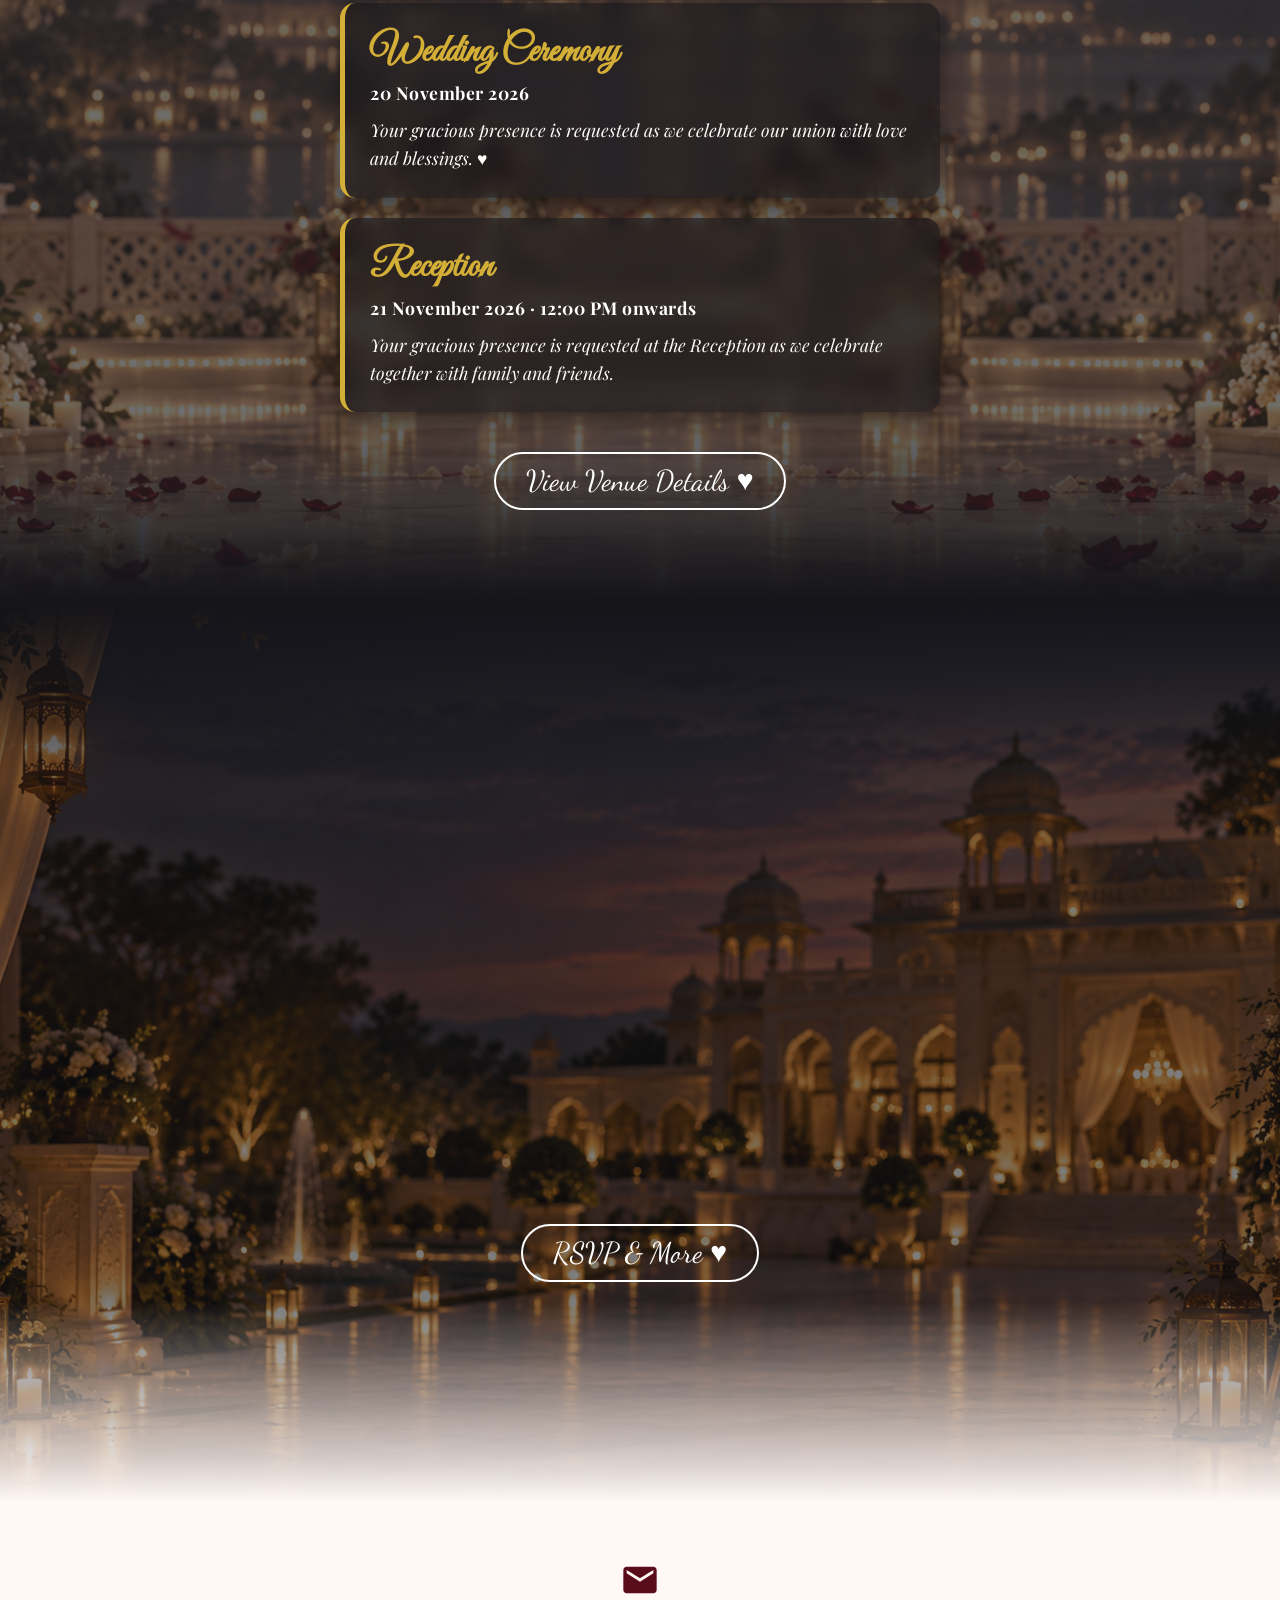
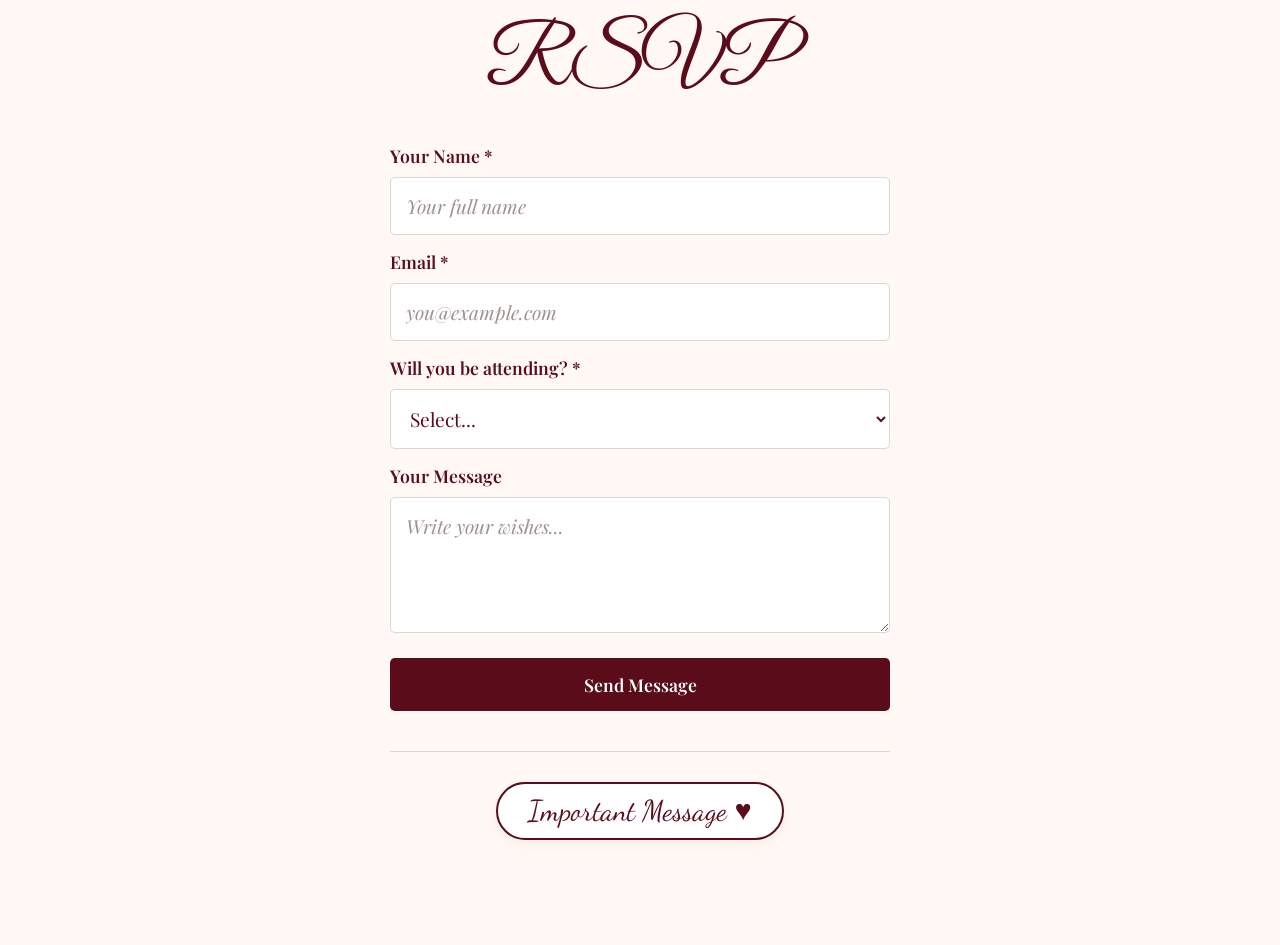
==== commit 5f509b99: "index.html" ====
--- a/invi/index.html
+++ b/invi/index.html
@@ -922,7 +922,7 @@
                     <!-- Left Bubble (Narya) -->
                     <div class="bubble left">
                         "Meri masi ki shadi me jrur ana"
-                        <span>- Narya</span>
+                        <span>- Nayra</span>
                     </div>
 
                     <!-- Right Bubble (Mannu & Shindu) -->
